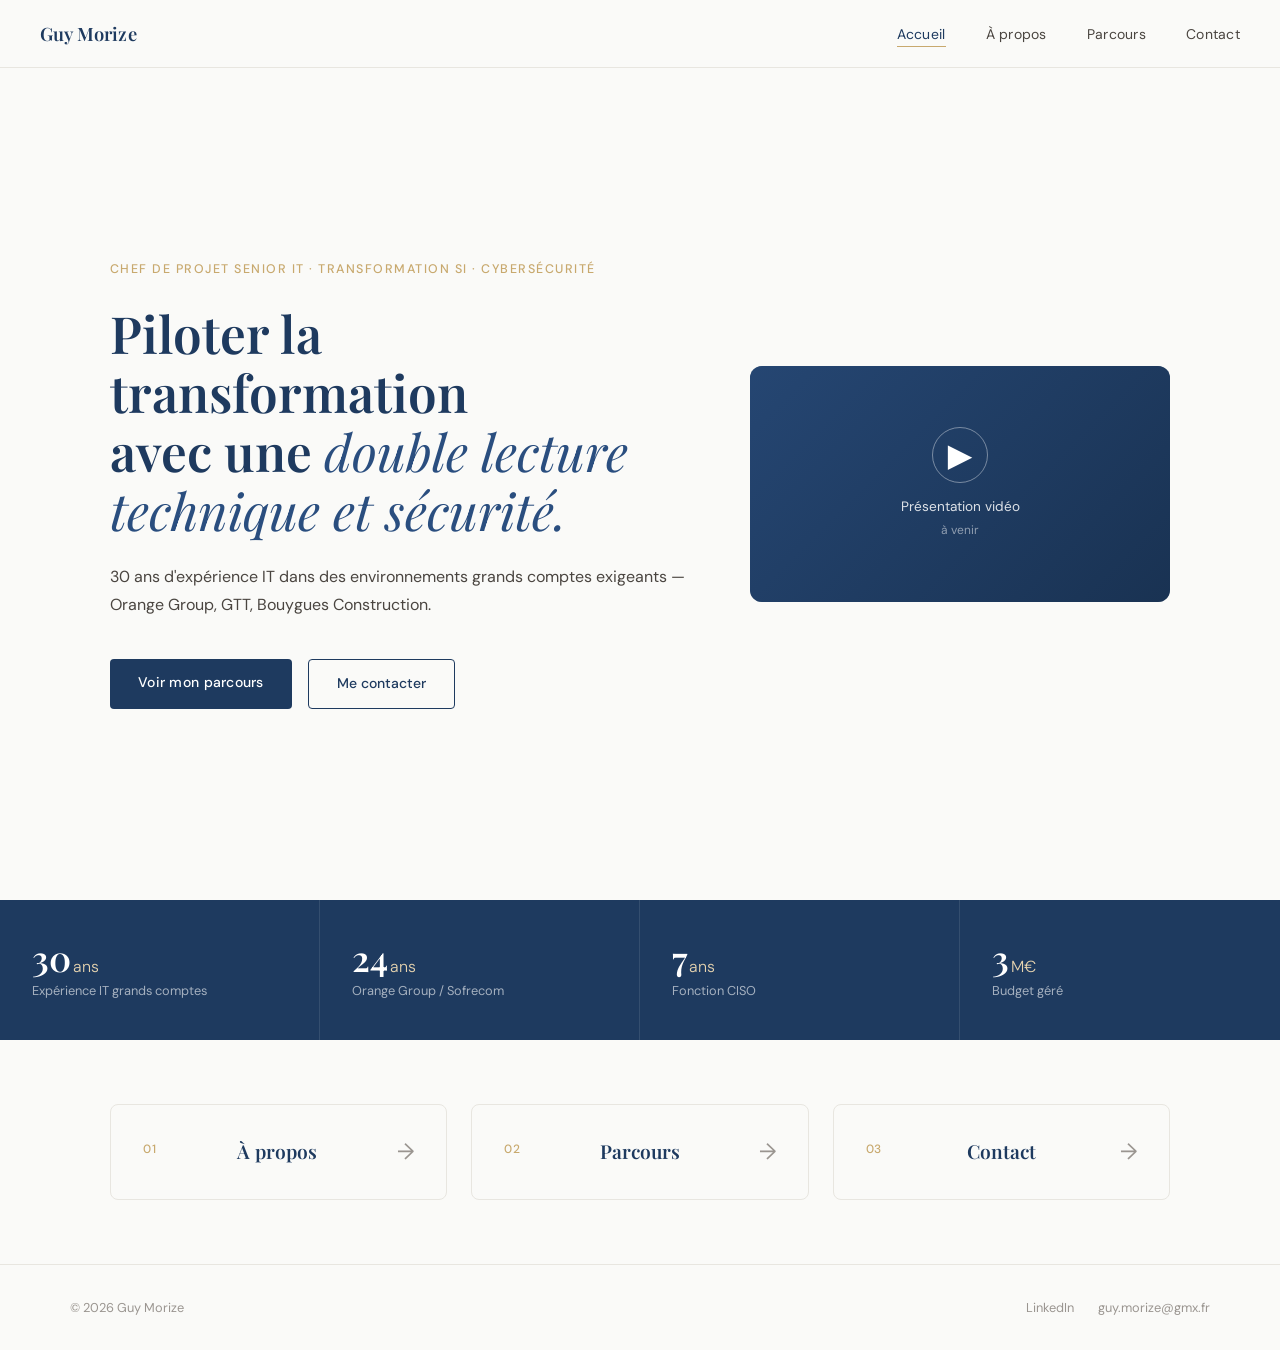
==== index.html @ a98eaad5 "Add files via upload" ====
<!DOCTYPE html>
<html lang="fr">
<head>
<meta charset="UTF-8">
<meta name="viewport" content="width=device-width, initial-scale=1.0">
<title>Guy Morize · Chef de Projet Senior IT</title>
<link rel="preconnect" href="https://fonts.googleapis.com">
<link rel="preconnect" href="https://fonts.gstatic.com" crossorigin>
<link href="https://fonts.googleapis.com/css2?family=Playfair+Display:ital,wght@0,400;0,600;1,400&family=DM+Sans:wght@300;400;500&display=swap" rel="stylesheet">
<link rel="stylesheet" href="style.css">
</head>
<body>

<nav id="navbar">
  <a href="index.html" class="nav-logo">Guy Morize</a>
  <button class="nav-toggle" id="navToggle" aria-label="Menu">
    <span></span><span></span><span></span>
  </button>
  <ul class="nav-links" id="navLinks">
    <li><a href="index.html" class="active">Accueil</a></li>
    <li><a href="apropos.html">À propos</a></li>
    <li><a href="parcours.html">Parcours</a></li>
    <li><a href="contact.html">Contact</a></li>
  </ul>
</nav>

<main>
  <section class="hero">
    <div class="hero-inner">
      <div class="hero-tag reveal">Chef de Projet Senior IT · Transformation SI · Cybersécurité</div>
      <h1 class="hero-title reveal">
        Piloter la transformation<br>avec une <em>double lecture<br>technique et sécurité.</em>
      </h1>
      <p class="hero-sub reveal">
        30 ans d'expérience IT dans des environnements grands comptes exigeants —<br>
        Orange Group, GTT, Bouygues Construction.
      </p>
      <div class="hero-cta reveal">
        <a href="parcours.html" class="btn-primary">Voir mon parcours</a>
        <a href="contact.html" class="btn-ghost">Me contacter</a>
      </div>
    </div>

    <div class="hero-video reveal">
      <div class="video-placeholder">
        <div class="video-icon">▶</div>
        <p>Présentation vidéo<br><span>à venir</span></p>
      </div>
    </div>
  </section>

  <section class="stats">
    <div class="stat-item">
      <div class="stat-num">30<span>ans</span></div>
      <div class="stat-label">Expérience IT grands comptes</div>
    </div>
    <div class="stat-item">
      <div class="stat-num">24<span>ans</span></div>
      <div class="stat-label">Orange Group / Sofrecom</div>
    </div>
    <div class="stat-item">
      <div class="stat-num">7<span>ans</span></div>
      <div class="stat-label">Fonction CISO</div>
    </div>
    <div class="stat-item">
      <div class="stat-num">3<span>M€</span></div>
      <div class="stat-label">Budget géré</div>
    </div>
  </section>

  <section class="nav-cards">
    <a href="apropos.html" class="nav-card">
      <div class="nav-card-num">01</div>
      <div class="nav-card-title">À propos</div>
      <div class="nav-card-arrow">→</div>
    </a>
    <a href="parcours.html" class="nav-card">
      <div class="nav-card-num">02</div>
      <div class="nav-card-title">Parcours</div>
      <div class="nav-card-arrow">→</div>
    </a>
    <a href="contact.html" class="nav-card">
      <div class="nav-card-num">03</div>
      <div class="nav-card-title">Contact</div>
      <div class="nav-card-arrow">→</div>
    </a>
  </section>
</main>

<footer>
  <div class="footer-inner">
    <span>© 2026 Guy Morize</span>
    <div class="footer-links">
      <a href="https://linkedin.com/in/" target="_blank">LinkedIn</a>
      <a href="mailto:guy.morize@gmx.fr">guy.morize@gmx.fr</a>
    </div>
  </div>
</footer>

<script src="script.js"></script>
</body>
</html>
---- style.css ----
/* ===== RESET & BASE ===== */
*, *::before, *::after { box-sizing: border-box; margin: 0; padding: 0; }

:root {
  --navy: #1E3A5F;
  --navy-dark: #162D4A;
  --navy-light: #2A4E7F;
  --accent: #C8A96E;
  --accent-light: #E8D5B0;
  --white: #FAFAF8;
  --gray-50: #F5F4F0;
  --gray-100: #E8E6E0;
  --gray-400: #9A9590;
  --gray-700: #4A4540;
  --text: #1A1815;
  --font-serif: 'Playfair Display', Georgia, serif;
  --font-sans: 'DM Sans', system-ui, sans-serif;
  --max-w: 1140px;
  --nav-h: 68px;
}

html { scroll-behavior: smooth; }

body {
  font-family: var(--font-sans);
  font-size: 16px;
  line-height: 1.7;
  color: var(--text);
  background: var(--white);
  -webkit-font-smoothing: antialiased;
}

/* ===== NAV ===== */
#navbar {
  position: fixed;
  top: 0; left: 0; right: 0;
  height: var(--nav-h);
  background: rgba(250, 250, 248, 0.95);
  backdrop-filter: blur(12px);
  border-bottom: 1px solid var(--gray-100);
  display: flex;
  align-items: center;
  justify-content: space-between;
  padding: 0 2.5rem;
  z-index: 100;
  transition: box-shadow 0.3s;
}

#navbar.scrolled { box-shadow: 0 2px 20px rgba(30,58,95,0.08); }

.nav-logo {
  font-family: var(--font-serif);
  font-size: 1.15rem;
  font-weight: 600;
  color: var(--navy);
  text-decoration: none;
  letter-spacing: 0.01em;
}

.nav-links {
  list-style: none;
  display: flex;
  gap: 2.5rem;
}

.nav-links a {
  text-decoration: none;
  color: var(--gray-700);
  font-size: 0.875rem;
  font-weight: 400;
  letter-spacing: 0.02em;
  transition: color 0.2s;
  position: relative;
}

.nav-links a::after {
  content: '';
  position: absolute;
  bottom: -4px; left: 0; right: 0;
  height: 1px;
  background: var(--accent);
  transform: scaleX(0);
  transition: transform 0.25s;
}

.nav-links a:hover, .nav-links a.active { color: var(--navy); }
.nav-links a:hover::after, .nav-links a.active::after { transform: scaleX(1); }

.nav-toggle {
  display: none;
  flex-direction: column;
  gap: 5px;
  background: none;
  border: none;
  cursor: pointer;
  padding: 4px;
}
.nav-toggle span {
  display: block;
  width: 24px;
  height: 1.5px;
  background: var(--navy);
  transition: 0.3s;
}

/* ===== REVEAL ANIMATION ===== */
.reveal {
  opacity: 0;
  transform: translateY(24px);
  transition: opacity 0.6s ease, transform 0.6s ease;
}
.reveal.visible {
  opacity: 1;
  transform: translateY(0);
}

/* ===== HERO ===== */
.hero {
  min-height: 100vh;
  display: grid;
  grid-template-columns: 1fr 420px;
  align-items: center;
  gap: 4rem;
  max-width: var(--max-w);
  margin: 0 auto;
  padding: calc(var(--nav-h) + 4rem) 2.5rem 4rem;
}

.hero-tag {
  font-size: 0.78rem;
  font-weight: 500;
  letter-spacing: 0.12em;
  text-transform: uppercase;
  color: var(--accent);
  margin-bottom: 1.5rem;
  transition-delay: 0.1s;
}

.hero-title {
  font-family: var(--font-serif);
  font-size: clamp(2.2rem, 4vw, 3.4rem);
  font-weight: 600;
  line-height: 1.15;
  color: var(--navy);
  margin-bottom: 1.5rem;
  transition-delay: 0.2s;
}

.hero-title em {
  font-style: italic;
  font-weight: 400;
  color: var(--navy-light);
}

.hero-sub {
  font-size: 1rem;
  color: var(--gray-700);
  line-height: 1.75;
  margin-bottom: 2.5rem;
  transition-delay: 0.3s;
}

.hero-cta {
  display: flex;
  gap: 1rem;
  flex-wrap: wrap;
  transition-delay: 0.4s;
}

.hero-video {
  transition-delay: 0.3s;
}

.video-placeholder {
  aspect-ratio: 16/9;
  background: var(--navy);
  border-radius: 12px;
  display: flex;
  flex-direction: column;
  align-items: center;
  justify-content: center;
  color: white;
  gap: 0.75rem;
  position: relative;
  overflow: hidden;
}

.video-placeholder::before {
  content: '';
  position: absolute;
  inset: 0;
  background: linear-gradient(135deg, var(--navy-light) 0%, var(--navy-dark) 100%);
  opacity: 0.6;
}

.video-icon {
  font-size: 2rem;
  position: relative;
  z-index: 1;
  width: 56px; height: 56px;
  border: 1.5px solid rgba(255,255,255,0.4);
  border-radius: 50%;
  display: flex;
  align-items: center;
  justify-content: center;
}

.video-placeholder p {
  font-size: 0.85rem;
  text-align: center;
  position: relative;
  z-index: 1;
  color: rgba(255,255,255,0.85);
}
.video-placeholder span { color: rgba(255,255,255,0.5); font-size: 0.75rem; }

/* ===== STATS ===== */
.stats {
  background: var(--navy);
  display: grid;
  grid-template-columns: repeat(4, 1fr);
}

.stat-item {
  padding: 2.5rem 2rem;
  border-right: 1px solid rgba(255,255,255,0.1);
  color: white;
  transition: background 0.2s;
}
.stat-item:last-child { border-right: none; }
.stat-item:hover { background: var(--navy-light); }

.stat-num {
  font-family: var(--font-serif);
  font-size: 2.2rem;
  font-weight: 600;
  color: white;
  line-height: 1;
  margin-bottom: 0.4rem;
}
.stat-num span {
  font-size: 1rem;
  font-family: var(--font-sans);
  font-weight: 300;
  color: var(--accent-light);
  margin-left: 2px;
}
.stat-label {
  font-size: 0.8rem;
  color: rgba(255,255,255,0.6);
  line-height: 1.4;
}

/* ===== NAV CARDS ===== */
.nav-cards {
  display: grid;
  grid-template-columns: repeat(3, 1fr);
  max-width: var(--max-w);
  margin: 0 auto;
  padding: 4rem 2.5rem;
  gap: 1.5rem;
}

.nav-card {
  display: flex;
  align-items: center;
  justify-content: space-between;
  padding: 1.75rem 2rem;
  border: 1px solid var(--gray-100);
  border-radius: 8px;
  text-decoration: none;
  color: var(--text);
  transition: border-color 0.25s, transform 0.25s, box-shadow 0.25s;
}
.nav-card:hover {
  border-color: var(--navy);
  transform: translateY(-3px);
  box-shadow: 0 8px 30px rgba(30,58,95,0.1);
}

.nav-card-num {
  font-size: 0.75rem;
  font-weight: 500;
  color: var(--accent);
  letter-spacing: 0.06em;
  margin-bottom: 0.25rem;
}
.nav-card-title {
  font-family: var(--font-serif);
  font-size: 1.2rem;
  font-weight: 600;
  color: var(--navy);
}
.nav-card-arrow {
  font-size: 1.4rem;
  color: var(--gray-400);
  transition: transform 0.2s, color 0.2s;
}
.nav-card:hover .nav-card-arrow { transform: translateX(4px); color: var(--navy); }

/* ===== BUTTONS ===== */
.btn-primary {
  display: inline-block;
  padding: 0.75rem 1.75rem;
  background: var(--navy);
  color: white;
  text-decoration: none;
  border-radius: 4px;
  font-size: 0.875rem;
  font-weight: 500;
  letter-spacing: 0.02em;
  transition: background 0.2s, transform 0.15s;
  border: none;
  cursor: pointer;
}
.btn-primary:hover { background: var(--navy-light); transform: translateY(-1px); }

.btn-ghost {
  display: inline-block;
  padding: 0.75rem 1.75rem;
  background: transparent;
  color: var(--navy);
  text-decoration: none;
  border-radius: 4px;
  font-size: 0.875rem;
  font-weight: 500;
  border: 1px solid var(--navy);
  transition: background 0.2s, color 0.2s;
  cursor: pointer;
}
.btn-ghost:hover { background: var(--navy); color: white; }
.btn-full { width: 100%; text-align: center; }

/* ===== PAGE LAYOUT ===== */
.page-main {
  max-width: var(--max-w);
  margin: 0 auto;
  padding: calc(var(--nav-h) + 3rem) 2.5rem 4rem;
}

.page-header {
  margin-bottom: 4rem;
  padding-bottom: 3rem;
  border-bottom: 1px solid var(--gray-100);
}
.page-header .btn-ghost { margin-top: 1.5rem; }

.page-num {
  font-size: 0.75rem;
  font-weight: 500;
  letter-spacing: 0.1em;
  text-transform: uppercase;
  color: var(--accent);
  margin-bottom: 1rem;
}

.page-header h1 {
  font-family: var(--font-serif);
  font-size: clamp(1.8rem, 3.5vw, 2.8rem);
  font-weight: 600;
  line-height: 1.2;
  color: var(--navy);
}
.page-header h1 em { font-style: italic; font-weight: 400; color: var(--navy-light); }

/* ===== ABOUT ===== */
.about-grid {
  display: grid;
  grid-template-columns: 1fr 340px;
  gap: 4rem;
  align-items: start;
}

.about-text p { color: var(--gray-700); margin-bottom: 1.25rem; }
.about-text p.lead { font-size: 1.1rem; color: var(--text); line-height: 1.75; }
.about-text strong { color: var(--navy); font-weight: 500; }

.about-target { margin-top: 2.5rem; padding-top: 2rem; border-top: 1px solid var(--gray-100); }
.about-target h3 { font-family: var(--font-serif); font-size: 1.1rem; font-weight: 600; color: var(--navy); margin-bottom: 1.25rem; }

.target-grid { display: grid; grid-template-columns: 1fr 1fr; gap: 1rem; }
.target-item { padding: 1rem; background: var(--gray-50); border-radius: 6px; }
.target-label { font-size: 0.7rem; font-weight: 500; letter-spacing: 0.08em; text-transform: uppercase; color: var(--accent); margin-bottom: 0.25rem; }
.target-val { font-size: 0.875rem; color: var(--navy); font-weight: 400; }

.sidebar-card {
  background: var(--gray-50);
  border-radius: 8px;
  padding: 1.5rem;
  margin-bottom: 1.25rem;
}
.sidebar-card h3 {
  font-family: var(--font-serif);
  font-size: 0.95rem;
  font-weight: 600;
  color: var(--navy);
  margin-bottom: 1rem;
  padding-bottom: 0.75rem;
  border-bottom: 1px solid var(--gray-100);
}

.skills-list { display: flex; flex-wrap: wrap; gap: 0.5rem; }
.skill-tag {
  font-size: 0.75rem;
  padding: 0.3rem 0.75rem;
  background: white;
  border: 1px solid var(--gray-100);
  border-radius: 3px;
  color: var(--navy);
  font-weight: 400;
}

.formation-list { list-style: none; }
.formation-list li { padding: 0.75rem 0; border-bottom: 1px solid var(--gray-100); }
.formation-list li:last-child { border-bottom: none; padding-bottom: 0; }
.formation-title { font-size: 0.85rem; color: var(--navy); font-weight: 400; margin-bottom: 0.1rem; }
.formation-detail { font-size: 0.75rem; color: var(--gray-400); }

.contact-list { list-style: none; }
.contact-list li { font-size: 0.875rem; color: var(--gray-700); margin-bottom: 0.5rem; }
.contact-list a { color: var(--navy); text-decoration: none; }
.contact-list a:hover { text-decoration: underline; }

/* ===== PARCOURS / TIMELINE ===== */
.timeline-section { margin-bottom: 4rem; }
.section-label {
  font-size: 0.72rem;
  font-weight: 500;
  letter-spacing: 0.1em;
  text-transform: uppercase;
  color: var(--accent);
  margin-bottom: 1.5rem;
  padding-bottom: 0.75rem;
  border-bottom: 1px solid var(--gray-100);
}

.mission-card {
  border: 1px solid var(--gray-100);
  border-radius: 8px;
  padding: 2rem;
  margin-bottom: 1.25rem;
  transition: border-color 0.2s, box-shadow 0.2s;
}
.mission-card:hover {
  border-color: var(--navy);
  box-shadow: 0 4px 20px rgba(30,58,95,0.07);
}
.mission-card--major {
  border-left: 3px solid var(--navy);
  background: #FAFBFD;
}

.mission-header {
  display: flex;
  justify-content: space-between;
  align-items: flex-start;
  gap: 1rem;
  margin-bottom: 0.5rem;
}
.mission-company { font-family: var(--font-serif); font-size: 1.05rem; font-weight: 600; color: var(--navy); }
.mission-role { font-size: 0.875rem; color: var(--gray-700); margin-top: 0.15rem; }
.mission-period { font-size: 0.75rem; color: var(--accent); font-weight: 500; white-space: nowrap; margin-top: 0.2rem; }
.mission-sector {
  display: inline-block;
  font-size: 0.7rem;
  font-weight: 500;
  letter-spacing: 0.06em;
  text-transform: uppercase;
  color: var(--navy-light);
  background: var(--gray-50);
  padding: 0.2rem 0.6rem;
  border-radius: 3px;
  margin-bottom: 1rem;
}

.mission-body { margin-top: 1rem; }
.mission-body p { font-size: 0.9rem; color: var(--gray-700); margin-bottom: 0.75rem; }
.mission-body ul { padding-left: 1.25rem; margin-bottom: 0.75rem; }
.mission-body li { font-size: 0.875rem; color: var(--gray-700); margin-bottom: 0.35rem; }

.mission-volet { margin-bottom: 1.25rem; }
.volet-title {
  font-size: 0.78rem;
  font-weight: 500;
  letter-spacing: 0.06em;
  text-transform: uppercase;
  color: var(--navy);
  margin-bottom: 0.6rem;
}

.mission-result {
  background: var(--gray-50);
  border-left: 2px solid var(--accent);
  padding: 0.75rem 1rem;
  font-size: 0.85rem;
  color: var(--gray-700);
  border-radius: 0 4px 4px 0;
  margin-top: 0.75rem;
}

.mission-env {
  margin-top: 1rem;
  font-size: 0.78rem;
  color: var(--gray-400);
  padding-top: 0.75rem;
  border-top: 1px solid var(--gray-100);
}
.mission-env strong { color: var(--gray-700); font-weight: 500; }

/* Early career */
.early-career {
  display: grid;
  grid-template-columns: repeat(3, 1fr);
  gap: 1rem;
}
.early-item {
  padding: 1.25rem;
  border: 1px solid var(--gray-100);
  border-radius: 8px;
}
.early-company { font-size: 0.875rem; font-weight: 500; color: var(--navy); margin-bottom: 0.25rem; }
.early-role { font-size: 0.8rem; color: var(--gray-700); margin-bottom: 0.25rem; }
.early-period { font-size: 0.72rem; color: var(--accent); font-weight: 500; }

/* KPI section */
.kpi-section {
  background: var(--navy);
  margin: 4rem -2.5rem;
  padding: 4rem 2.5rem;
}
.kpi-section h2 {
  font-family: var(--font-serif);
  font-size: 1.3rem;
  color: white;
  margin-bottom: 2rem;
  font-weight: 400;
  font-style: italic;
}
.kpi-grid {
  display: grid;
  grid-template-columns: repeat(3, 1fr);
  gap: 2rem;
}
.kpi-item { padding: 1.5rem 0; border-bottom: 1px solid rgba(255,255,255,0.12); }
.kpi-num { font-family: var(--font-serif); font-size: 2rem; font-weight: 600; color: white; margin-bottom: 0.25rem; }
.kpi-label { font-size: 0.8rem; color: rgba(255,255,255,0.55); }

/* ===== CONTACT ===== */
.contact-grid {
  display: grid;
  grid-template-columns: 1fr 1fr;
  gap: 5rem;
  align-items: start;
}

.contact-info p.lead { font-size: 1rem; color: var(--gray-700); line-height: 1.75; margin-bottom: 2.5rem; }
.contact-items { display: flex; flex-direction: column; gap: 1.25rem; }
.contact-item { display: flex; align-items: flex-start; gap: 1rem; }
.contact-icon {
  width: 36px; height: 36px;
  border: 1px solid var(--gray-100);
  border-radius: 50%;
  display: flex;
  align-items: center;
  justify-content: center;
  font-size: 0.85rem;
  color: var(--navy);
  flex-shrink: 0;
}
.contact-label { font-size: 0.72rem; font-weight: 500; letter-spacing: 0.08em; text-transform: uppercase; color: var(--gray-400); margin-bottom: 0.1rem; }
.contact-val { font-size: 0.9rem; color: var(--navy); text-decoration: none; }
.contact-val:hover { text-decoration: underline; }

.availability-badge {
  display: inline-flex;
  align-items: center;
  gap: 0.5rem;
  margin-top: 2rem;
  padding: 0.5rem 1rem;
  background: var(--gray-50);
  border: 1px solid var(--gray-100);
  border-radius: 40px;
  font-size: 0.8rem;
  color: var(--navy);
}
.badge-dot {
  width: 8px; height: 8px;
  background: #22C55E;
  border-radius: 50%;
  animation: pulse 2s infinite;
}
@keyframes pulse {
  0%, 100% { opacity: 1; }
  50% { opacity: 0.4; }
}

/* Contact form */
.contact-form-wrap {
  background: var(--gray-50);
  border-radius: 12px;
  padding: 2.5rem;
}
.form-group { margin-bottom: 1.25rem; }
.form-group label { display: block; font-size: 0.78rem; font-weight: 500; color: var(--navy); margin-bottom: 0.4rem; letter-spacing: 0.04em; }
.form-group input, .form-group textarea {
  width: 100%;
  padding: 0.7rem 1rem;
  border: 1px solid var(--gray-100);
  border-radius: 4px;
  font-family: var(--font-sans);
  font-size: 0.875rem;
  color: var(--text);
  background: white;
  transition: border-color 0.2s;
  outline: none;
}
.form-group input:focus, .form-group textarea:focus { border-color: var(--navy); }
.form-group textarea { resize: vertical; }
.form-note { font-size: 0.75rem; color: var(--gray-400); text-align: center; margin-top: 0.75rem; }

.form-success {
  text-align: center;
  padding: 3rem 2rem;
}
.success-icon {
  width: 56px; height: 56px;
  background: var(--navy);
  color: white;
  border-radius: 50%;
  display: flex;
  align-items: center;
  justify-content: center;
  font-size: 1.5rem;
  margin: 0 auto 1rem;
}
.form-success h3 { font-family: var(--font-serif); font-size: 1.2rem; color: var(--navy); margin-bottom: 0.5rem; }
.form-success p { font-size: 0.875rem; color: var(--gray-700); }

/* ===== FOOTER ===== */
footer {
  border-top: 1px solid var(--gray-100);
  padding: 2rem 2.5rem;
}
.footer-inner {
  max-width: var(--max-w);
  margin: 0 auto;
  display: flex;
  justify-content: space-between;
  align-items: center;
  font-size: 0.8rem;
  color: var(--gray-400);
}
.footer-links { display: flex; gap: 1.5rem; }
.footer-links a { color: var(--gray-400); text-decoration: none; transition: color 0.2s; }
.footer-links a:hover { color: var(--navy); }

/* ===== RESPONSIVE ===== */
@media (max-width: 1024px) {
  .hero { grid-template-columns: 1fr; padding-top: calc(var(--nav-h) + 2rem); }
  .hero-video { max-width: 480px; }
  .about-grid { grid-template-columns: 1fr; }
  .kpi-grid { grid-template-columns: repeat(2, 1fr); }
}

@media (max-width: 768px) {
  #navbar { padding: 0 1.5rem; }
  .nav-toggle { display: flex; }
  .nav-links {
    display: none;
    position: absolute;
    top: var(--nav-h); left: 0; right: 0;
    background: white;
    flex-direction: column;
    padding: 1.5rem;
    gap: 1rem;
    border-bottom: 1px solid var(--gray-100);
    box-shadow: 0 8px 30px rgba(0,0,0,0.08);
  }
  .nav-links.open { display: flex; }

  .hero { padding: calc(var(--nav-h) + 2rem) 1.5rem 2rem; }
  .hero-title { font-size: 2rem; }
  .stats { grid-template-columns: repeat(2, 1fr); }
  .nav-cards { grid-template-columns: 1fr; padding: 2rem 1.5rem; }
  .page-main { padding: calc(var(--nav-h) + 2rem) 1.5rem 3rem; }
  .contact-grid { grid-template-columns: 1fr; gap: 2.5rem; }
  .early-career { grid-template-columns: 1fr; }
  .target-grid { grid-template-columns: 1fr; }
  .kpi-section { margin: 3rem -1.5rem; padding: 3rem 1.5rem; }
  .kpi-grid { grid-template-columns: repeat(2, 1fr); gap: 1rem; }
  .mission-header { flex-direction: column; }
  footer { padding: 1.5rem; }
  .footer-inner { flex-direction: column; gap: 0.75rem; text-align: center; }
}

@media (max-width: 480px) {
  .stats { grid-template-columns: 1fr 1fr; }
  .kpi-grid { grid-template-columns: 1fr 1fr; }
}
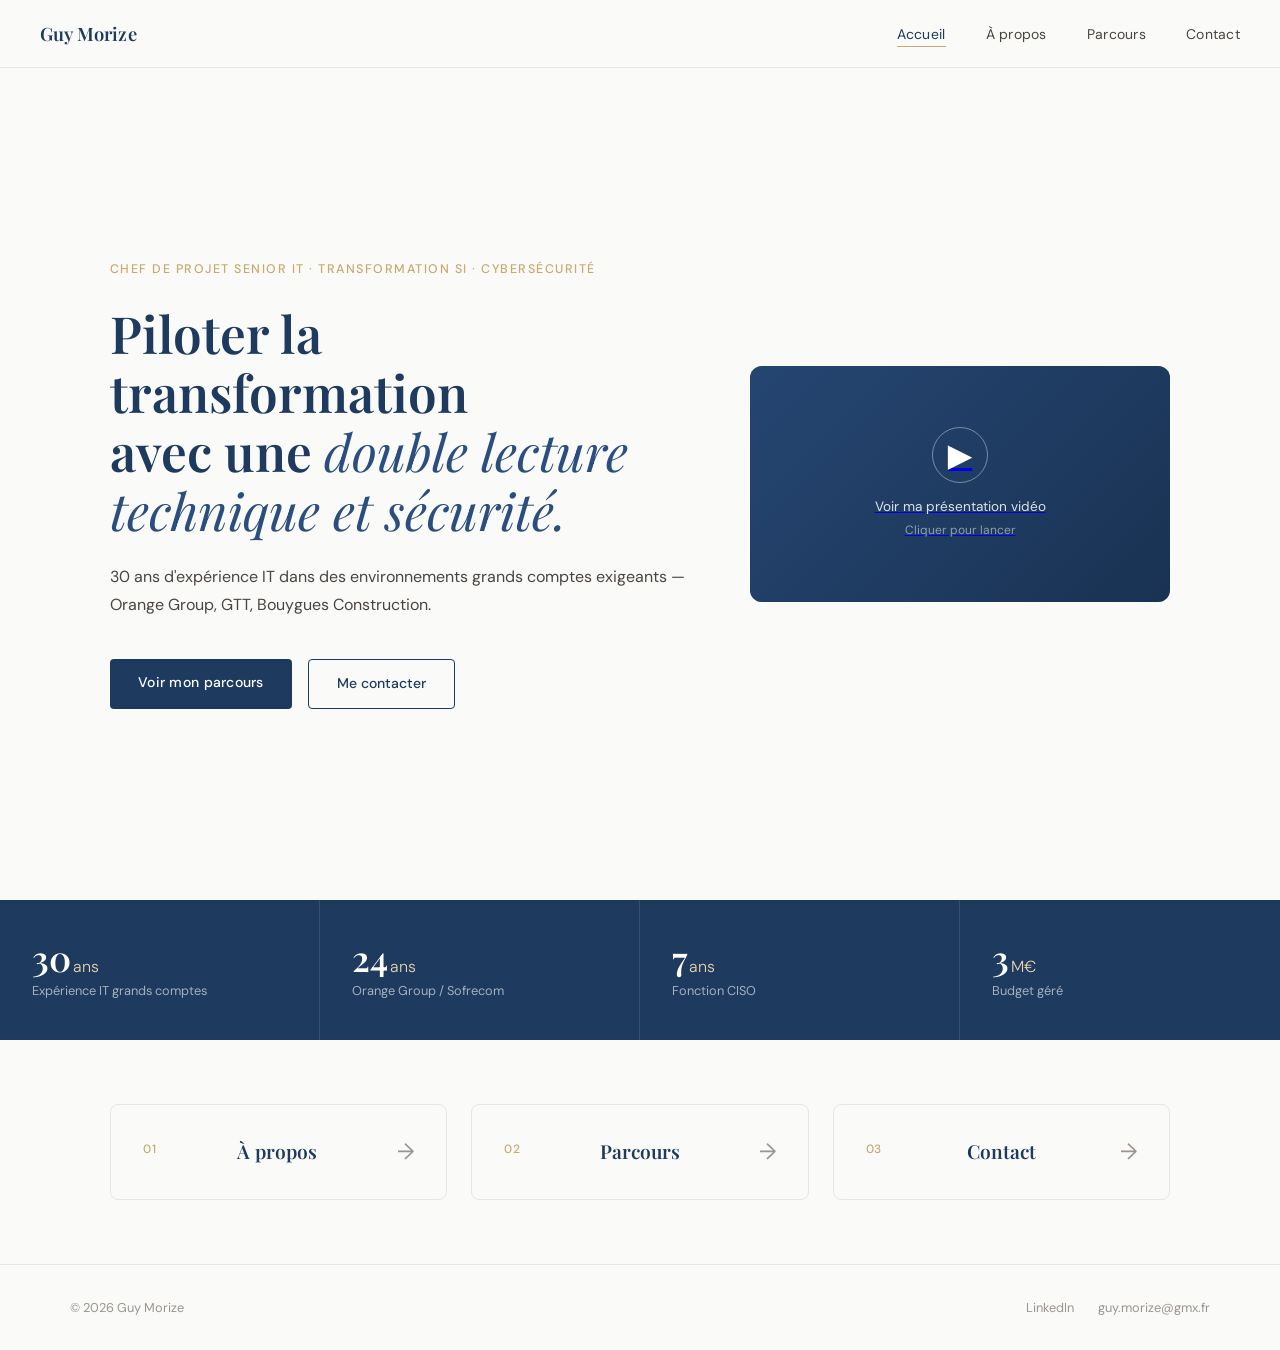
==== commit 4fd80378: "Update index.html ajoute vidéo" ====
--- a/index.html
+++ b/index.html
@@ -42,10 +42,12 @@
     </div>
 
     <div class="hero-video reveal">
-      <div class="video-placeholder">
-        <div class="video-icon">▶</div>
-        <p>Présentation vidéo<br><span>à venir</span></p>
-      </div>
+      <a href="https://app.heygen.com/videos/video-gmz-eeaa1bfe9e5f44f0b05d1f847ef6d426" target="_blank" class="video-link" aria-label="Voir la vidéo de présentation">
+        <div class="video-placeholder">
+          <div class="video-icon">▶</div>
+          <p>Voir ma présentation vidéo<br><span>Cliquer pour lancer</span></p>
+        </div>
+      </a>
     </div>
   </section>
 
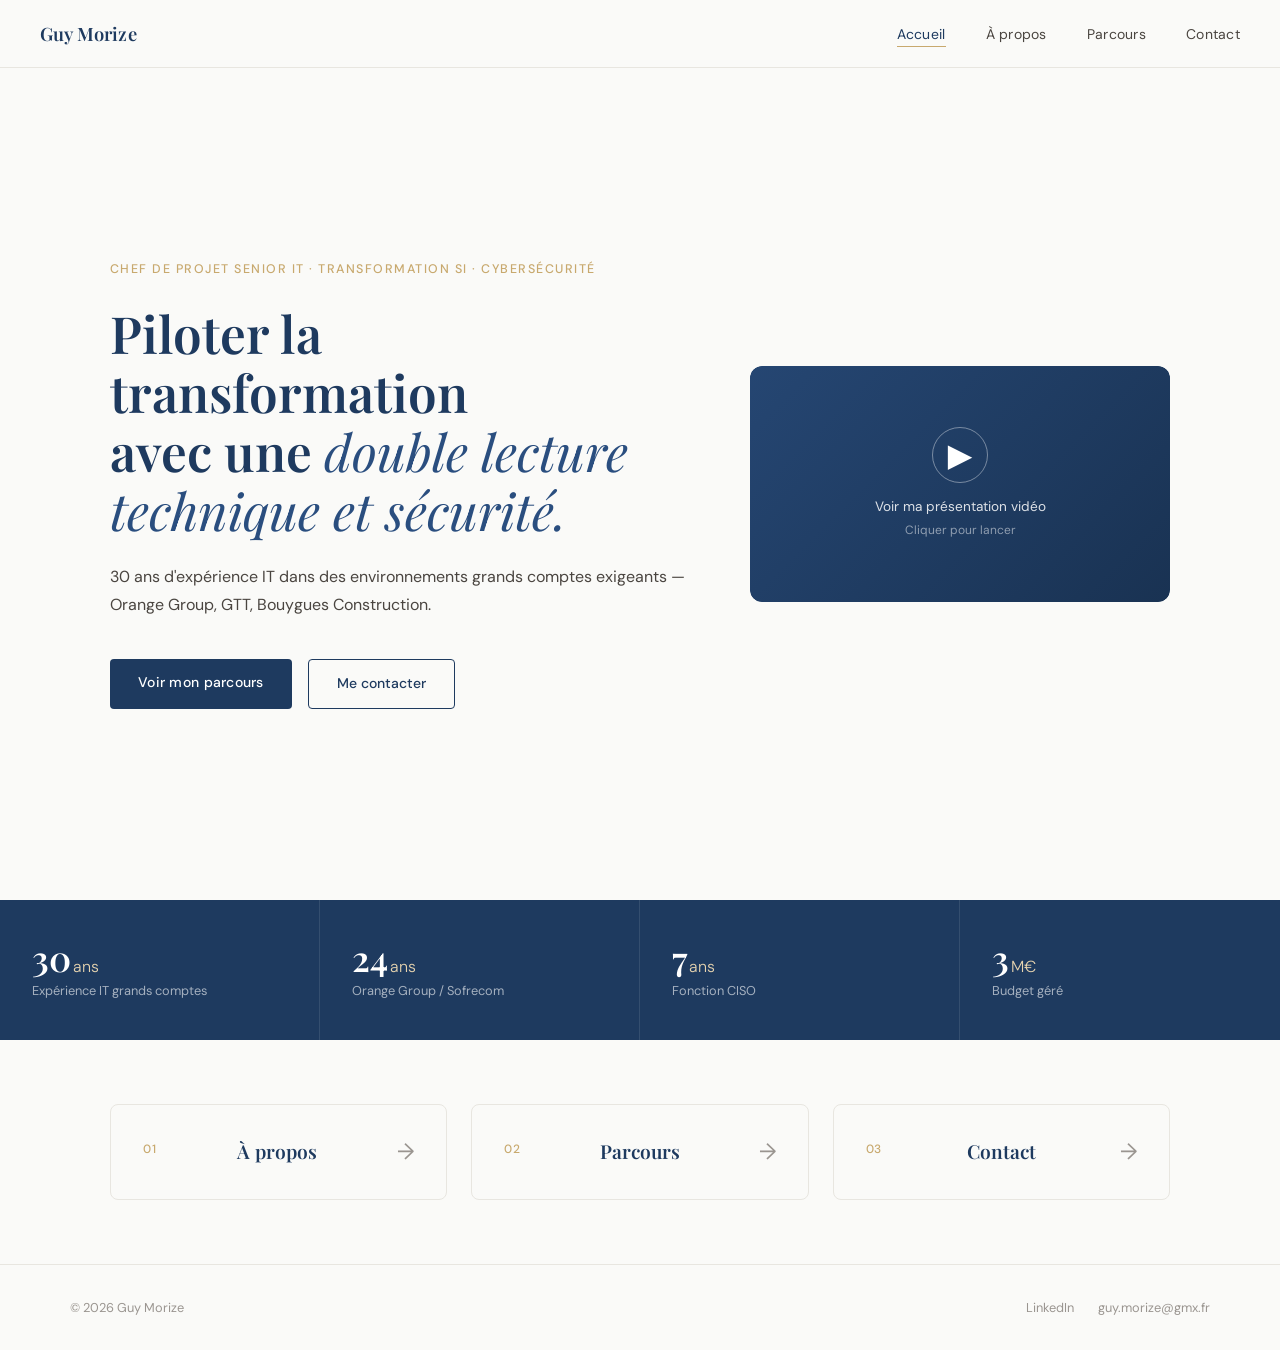
==== commit d33b83ba: "Update index.html" ====
--- a/index.html
+++ b/index.html
@@ -93,7 +93,7 @@
   <div class="footer-inner">
     <span>© 2026 Guy Morize</span>
     <div class="footer-links">
-      <a href="https://linkedin.com/in/" target="_blank">LinkedIn</a>
+      <a href="www.linkedin.com/in/guy-morize" target="_blank">LinkedIn</a>
       <a href="mailto:guy.morize@gmx.fr">guy.morize@gmx.fr</a>
     </div>
   </div>
--- a/style.css
+++ b/style.css
@@ -185,6 +185,16 @@
   overflow: hidden;
 }
 
+.video-link {
+  display: block;
+  text-decoration: none;
+  border-radius: 12px;
+  overflow: hidden;
+}
+.video-link:hover .video-placeholder { opacity: 0.9; }
+.video-link:hover .video-icon { transform: scale(1.1); border-color: rgba(255,255,255,0.7); }
+.video-icon { transition: transform 0.2s, border-color 0.2s; }
+
 .video-placeholder::before {
   content: '';
   position: absolute;
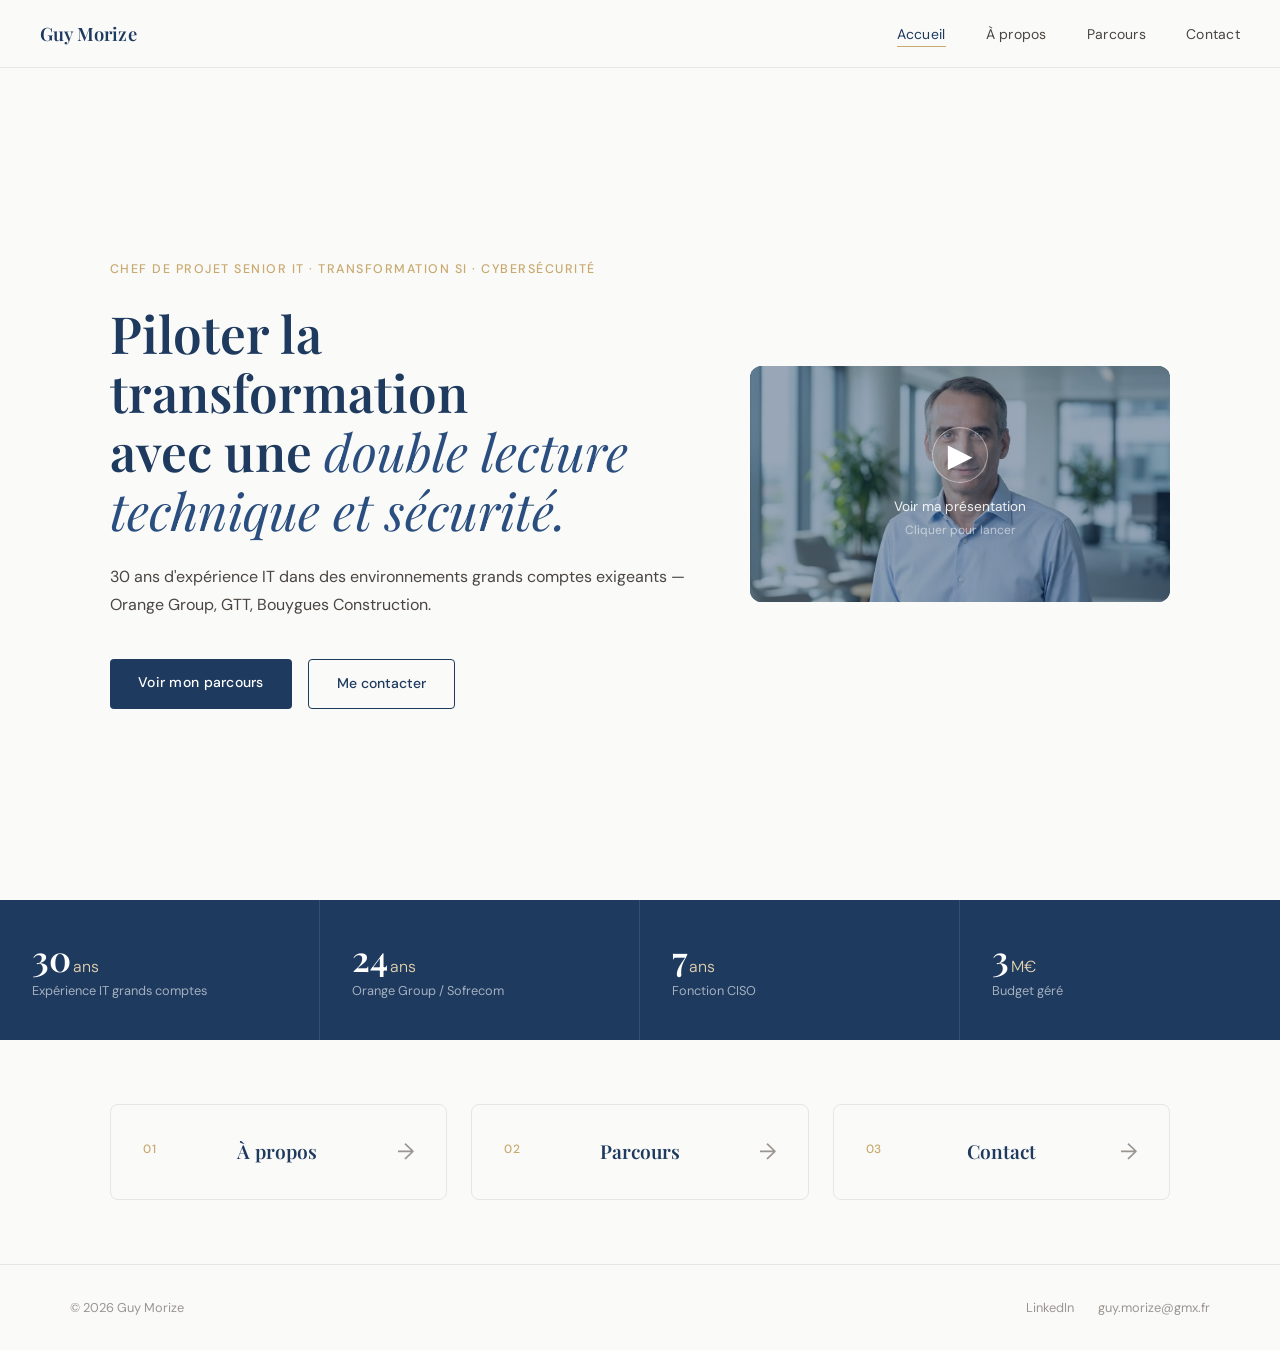
==== commit 0881327b: "Add files via upload ajout photo +  vidéo" ====
--- a/index.html
+++ b/index.html
@@ -42,12 +42,24 @@
     </div>
 
     <div class="hero-video reveal">
-      <a href="https://app.heygen.com/videos/video-gmz-eeaa1bfe9e5f44f0b05d1f847ef6d426" target="_blank" class="video-link" aria-label="Voir la vidéo de présentation">
-        <div class="video-placeholder">
-          <div class="video-icon">▶</div>
-          <p>Voir ma présentation vidéo<br><span>Cliquer pour lancer</span></p>
+      <div class="video-container" id="videoContainer">
+        <div class="video-thumbnail" id="videoThumbnail" onclick="playVideo()">
+          <img src="gmzia.jpg" alt="Guy Morize" class="video-photo">
+          <div class="video-overlay">
+            <div class="video-icon">▶</div>
+            <p>Voir ma présentation<br><span>Cliquer pour lancer</span></p>
+          </div>
         </div>
-      </a>
+        <iframe
+          id="videoIframe"
+          src=""
+          data-src="https://app.heygen.com/embeds/eeaa1bfe9e5f44f0b05d1f847ef6d426"
+          frameborder="0"
+          allow="autoplay; fullscreen"
+          allowfullscreen
+          style="display:none; width:100%; height:100%; border-radius:12px;">
+        </iframe>
+      </div>
     </div>
   </section>
 
@@ -93,7 +105,7 @@
   <div class="footer-inner">
     <span>© 2026 Guy Morize</span>
     <div class="footer-links">
-      <a href="www.linkedin.com/in/guy-morize" target="_blank">LinkedIn</a>
+      <a href="https://linkedin.com/in/" target="_blank">LinkedIn</a>
       <a href="mailto:guy.morize@gmx.fr">guy.morize@gmx.fr</a>
     </div>
   </div>
--- a/style.css
+++ b/style.css
@@ -185,15 +185,70 @@
   overflow: hidden;
 }
 
-.video-link {
-  display: block;
-  text-decoration: none;
+.video-container {
+  position: relative;
+  aspect-ratio: 16/9;
   border-radius: 12px;
   overflow: hidden;
-}
-.video-link:hover .video-placeholder { opacity: 0.9; }
-.video-link:hover .video-icon { transform: scale(1.1); border-color: rgba(255,255,255,0.7); }
-.video-icon { transition: transform 0.2s, border-color 0.2s; }
+  background: var(--navy-dark);
+}
+
+.video-thumbnail {
+  position: relative;
+  width: 100%;
+  height: 100%;
+  cursor: pointer;
+}
+
+.video-photo {
+  width: 100%;
+  height: 100%;
+  object-fit: cover;
+  object-position: center top;
+  display: block;
+  transition: transform 0.3s ease;
+}
+
+.video-thumbnail:hover .video-photo { transform: scale(1.03); }
+
+.video-overlay {
+  position: absolute;
+  inset: 0;
+  background: rgba(30, 58, 95, 0.45);
+  display: flex;
+  flex-direction: column;
+  align-items: center;
+  justify-content: center;
+  gap: 0.75rem;
+  color: white;
+  transition: background 0.3s;
+}
+
+.video-thumbnail:hover .video-overlay { background: rgba(30, 58, 95, 0.6); }
+
+.video-overlay p {
+  font-size: 0.85rem;
+  text-align: center;
+  color: rgba(255,255,255,0.9);
+}
+.video-overlay span { color: rgba(255,255,255,0.55); font-size: 0.75rem; }
+
+.video-icon {
+  width: 56px; height: 56px;
+  border: 1.5px solid rgba(255,255,255,0.6);
+  border-radius: 50%;
+  display: flex;
+  align-items: center;
+  justify-content: center;
+  font-size: 1.2rem;
+  transition: transform 0.2s, border-color 0.2s, background 0.2s;
+  background: rgba(255,255,255,0.1);
+}
+.video-thumbnail:hover .video-icon {
+  transform: scale(1.1);
+  border-color: white;
+  background: rgba(255,255,255,0.2);
+}
 
 .video-placeholder::before {
   content: '';
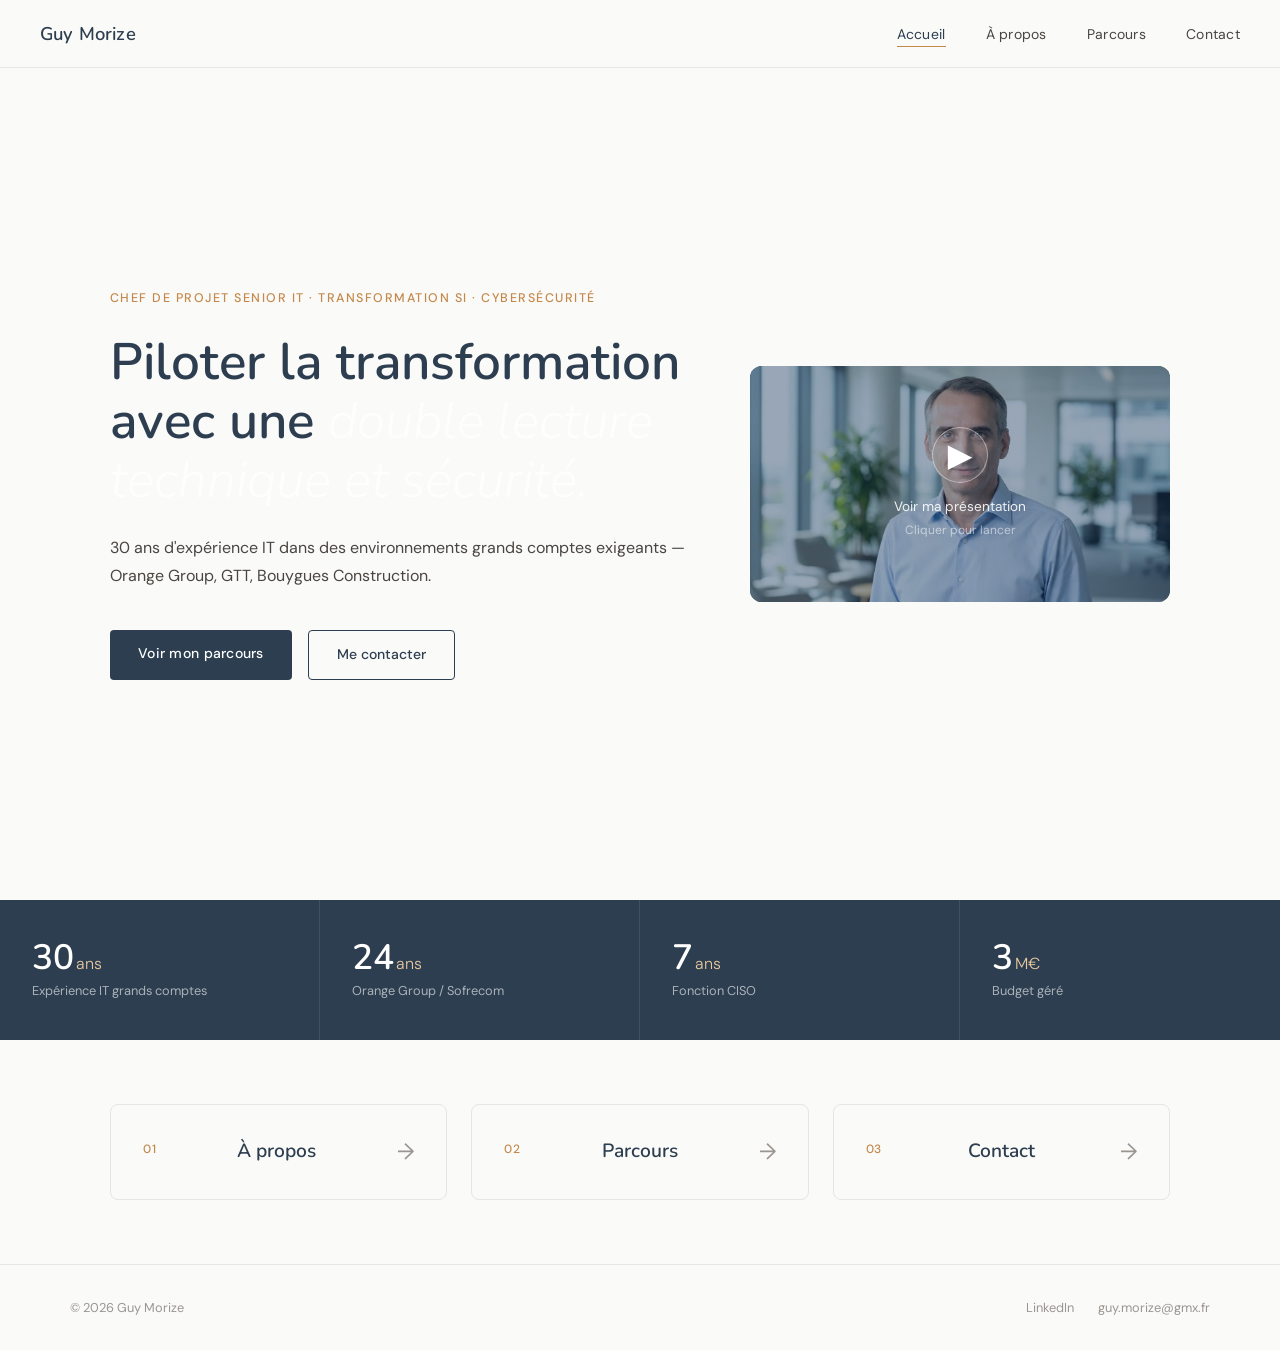
==== commit fba179fb: "Add files via upload CV9 changement de couleur et disposition" ====
--- a/index.html
+++ b/index.html
@@ -6,7 +6,7 @@
 <title>Guy Morize · Chef de Projet Senior IT</title>
 <link rel="preconnect" href="https://fonts.googleapis.com">
 <link rel="preconnect" href="https://fonts.gstatic.com" crossorigin>
-<link href="https://fonts.googleapis.com/css2?family=Playfair+Display:ital,wght@0,400;0,600;1,400&family=DM+Sans:wght@300;400;500&display=swap" rel="stylesheet">
+<link href="https://fonts.googleapis.com/css2?family=Nunito:ital,wght@0,400;0,600;1,300;1,400&family=DM+Sans:wght@300;400;500&display=swap" rel="stylesheet">
 <link rel="stylesheet" href="style.css">
 </head>
 <body>
@@ -105,7 +105,7 @@
   <div class="footer-inner">
     <span>© 2026 Guy Morize</span>
     <div class="footer-links">
-      <a href="https://linkedin.com/in/" target="_blank">LinkedIn</a>
+      <a href="https://www.linkedin.com/in/guy-morize" target="_blank">LinkedIn</a>
       <a href="mailto:guy.morize@gmx.fr">guy.morize@gmx.fr</a>
     </div>
   </div>
--- a/style.css
+++ b/style.css
@@ -2,18 +2,18 @@
 *, *::before, *::after { box-sizing: border-box; margin: 0; padding: 0; }
 
 :root {
-  --navy: #1E3A5F;
-  --navy-dark: #162D4A;
-  --navy-light: #2A4E7F;
-  --accent: #C8A96E;
-  --accent-light: #E8D5B0;
+  --navy: #2D3E50;
+  --navy-dark: #243242;
+  --navy-light: #3A5068;
+  --accent: #C4884A;
+  --accent-light: #E8C9A0;
   --white: #FAFAF8;
   --gray-50: #F5F4F0;
   --gray-100: #E8E6E0;
   --gray-400: #9A9590;
   --gray-700: #4A4540;
   --text: #1A1815;
-  --font-serif: 'Playfair Display', Georgia, serif;
+  --font-serif: 'Nunito', sans-serif;
   --font-sans: 'DM Sans', system-ui, sans-serif;
   --max-w: 1140px;
   --nav-h: 68px;
@@ -148,8 +148,8 @@
 
 .hero-title em {
   font-style: italic;
-  font-weight: 400;
-  color: var(--navy-light);
+  font-weight: 300;
+  color: rgba(255,255,255,0.82);
 }
 
 .hero-sub {
@@ -426,7 +426,7 @@
   line-height: 1.2;
   color: var(--navy);
 }
-.page-header h1 em { font-style: italic; font-weight: 400; color: var(--navy-light); }
+.page-header h1 em { font-style: italic; font-weight: 300; color: var(--navy-light); }
 
 /* ===== ABOUT ===== */
 .about-grid {
@@ -434,6 +434,28 @@
   grid-template-columns: 1fr 340px;
   gap: 4rem;
   align-items: start;
+}
+
+.about-sidebar {
+  display: flex;
+  flex-direction: column;
+  gap: 0;
+}
+
+.about-sidebar .sidebar-card {
+  border-radius: 0;
+  border: 1px solid var(--gray-100);
+  border-bottom: none;
+  margin-bottom: 0;
+}
+
+.about-sidebar .sidebar-card:first-child {
+  border-radius: 8px 8px 0 0;
+}
+
+.about-sidebar .sidebar-card:last-child {
+  border-radius: 0 0 8px 8px;
+  border-bottom: 1px solid var(--gray-100);
 }
 
 .about-text p { color: var(--gray-700); margin-bottom: 1.25rem; }
@@ -700,6 +722,34 @@
 }
 .form-success h3 { font-family: var(--font-serif); font-size: 1.2rem; color: var(--navy); margin-bottom: 0.5rem; }
 .form-success p { font-size: 0.875rem; color: var(--gray-700); }
+
+/* KPI compact en haut de parcours */
+.kpi-compact {
+  margin: 0 0 3rem 0;
+  padding: 1.5rem 2rem;
+  border-radius: 8px;
+}
+.kpi-compact .kpi-grid {
+  grid-template-columns: repeat(6, 1fr);
+  gap: 0;
+}
+.kpi-compact .kpi-item {
+  padding: 1rem 0.75rem;
+  border-bottom: none;
+  border-right: 1px solid rgba(255,255,255,0.12);
+  text-align: center;
+}
+.kpi-compact .kpi-item:last-child { border-right: none; }
+.kpi-compact .kpi-num { font-size: 1.3rem; }
+.kpi-compact h2 { display: none; }
+
+@media (max-width: 1024px) {
+  .kpi-compact .kpi-grid { grid-template-columns: repeat(3, 1fr); }
+}
+@media (max-width: 768px) {
+  .kpi-compact .kpi-grid { grid-template-columns: repeat(2, 1fr); }
+  .kpi-compact { margin: 0 -1.5rem 2rem; padding: 1.5rem; border-radius: 0; }
+}
 
 /* ===== FOOTER ===== */
 footer {
